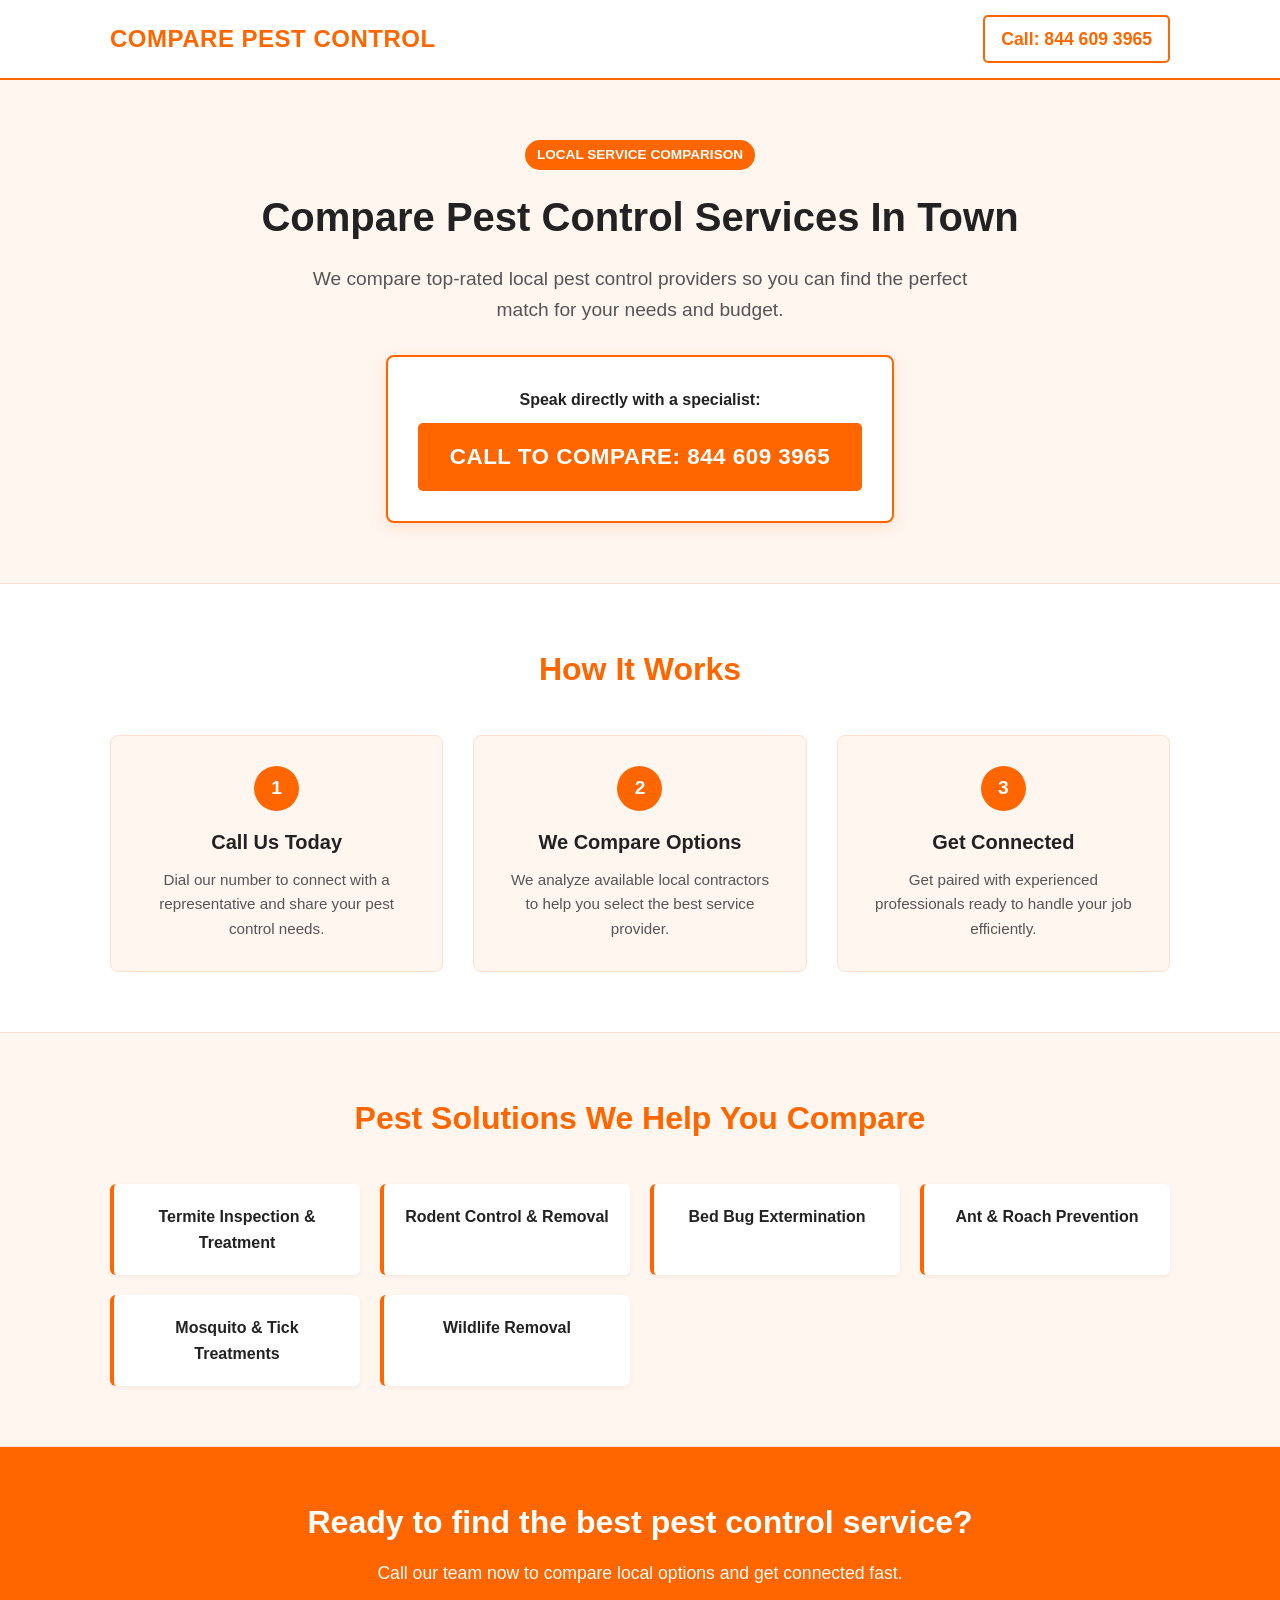
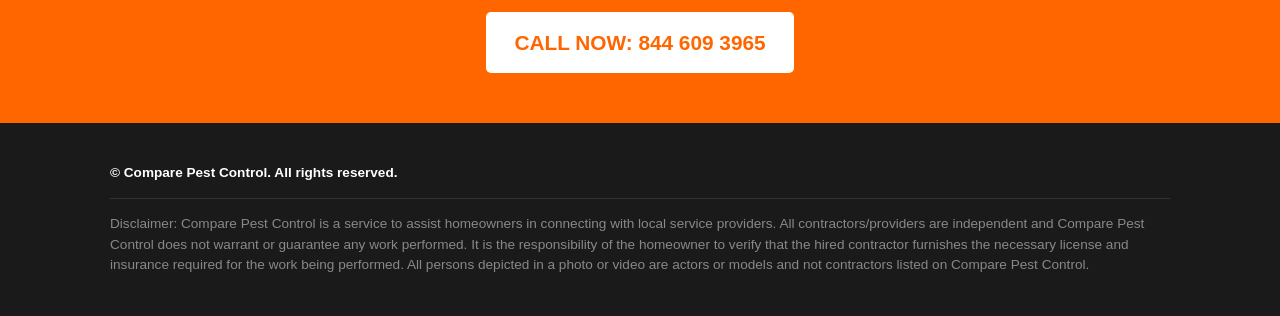
==== index.html @ c33e484a "Add files via upload" ====
<!DOCTYPE html>
<html lang="en">
<head>
    <meta charset="UTF-8">
    <meta name="viewport" content="width=device-width, initial-scale=1.0">
    <title>Compare Pest Control | Find Local Pest Experts</title>
    <link rel="stylesheet" href="styles.css">
</head>
<body>

    <!-- Header Section -->
    <header class="site-header">
        <div class="container header-container">
            <div class="logo">
                Compare Pest Control
            </div>
            <a href="tel:8446093965" class="nav-phone">Call: 844 609 3965</a>
        </div>
    </header>

    <!-- Hero Section -->
    <section class="hero">
        <div class="container hero-content">
            <span class="badge">Local Service Comparison</span>
            <h1>Compare Pest Control Services In Town</h1>
            <p>We compare top-rated local pest control providers so you can find the perfect match for your needs and budget.</p>
            
            <div class="cta-box">
                <span class="cta-label">Speak directly with a specialist:</span>
                <a href="tel:8446093965" class="btn btn-large">CALL TO COMPARE: 844 609 3965</a>
            </div>
        </div>
    </section>

    <!-- How It Works Section -->
    <section class="how-it-works">
        <div class="container">
            <h2>How It Works</h2>
            <div class="steps-grid">
                <div class="step-card">
                    <div class="step-number">1</div>
                    <h3>Call Us Today</h3>
                    <p>Dial our number to connect with a representative and share your pest control needs.</p>
                </div>
                <div class="step-card">
                    <div class="step-number">2</div>
                    <h3>We Compare Options</h3>
                    <p>We analyze available local contractors to help you select the best service provider.</p>
                </div>
                <div class="step-card">
                    <div class="step-number">3</div>
                    <h3>Get Connected</h3>
                    <p>Get paired with experienced professionals ready to handle your job efficiently.</p>
                </div>
            </div>
        </div>
    </section>

    <!-- Services Covered Section -->
    <section class="services">
        <div class="container">
            <h2>Pest Solutions We Help You Compare</h2>
            <div class="services-grid">
                <div class="service-item">Termite Inspection & Treatment</div>
                <div class="service-item">Rodent Control & Removal</div>
                <div class="service-item">Bed Bug Extermination</div>
                <div class="service-item">Ant & Roach Prevention</div>
                <div class="service-item">Mosquito & Tick Treatments</div>
                <div class="service-item">Wildlife Removal</div>
            </div>
        </div>
    </section>

    <!-- Final CTA Banner -->
    <section class="cta-banner">
        <div class="container">
            <h2>Ready to find the best pest control service?</h2>
            <p>Call our team now to compare local options and get connected fast.</p>
            <a href="tel:8446093965" class="btn btn-secondary">CALL NOW: 844 609 3965</a>
        </div>
    </section>

    <!-- Footer -->
    <footer class="site-footer">
        <div class="container">
            <p class="copyright">&copy; Compare Pest Control. All rights reserved.</p>
            <p class="disclaimer">
                Disclaimer: Compare Pest Control is a service to assist homeowners in connecting with local service providers. All contractors/providers are independent and Compare Pest Control does not warrant or guarantee any work performed. It is the responsibility of the homeowner to verify that the hired contractor furnishes the necessary license and insurance required for the work being performed. All persons depicted in a photo or video are actors or models and not contractors listed on Compare Pest Control.
            </p>
        </div>
    </footer>

</body>
</html>
---- styles.css ----
/* Color Palette: Vivid Orange & Clean Neutrals */
:root {
    --primary-orange: #ff6600;
    --dark-orange: #d95300;
    --light-orange-bg: #fff6f0;
    --text-dark: #222222;
    --text-muted: #555555;
    --white: #ffffff;
    --border-color: #ffe0cc;
}

* {
    margin: 0;
    padding: 0;
    box-sizing: border-box;
}

body {
    font-family: -apple-system, BlinkMacSystemFont, "Segoe UI", Roboto, Helvetica, Arial, sans-serif;
    color: var(--text-dark);
    line-height: 1.6;
    background-color: var(--white);
}

.container {
    max-width: 1100px;
    margin: 0 auto;
    padding: 0 20px;
}

/* Header */
.site-header {
    background-color: var(--white);
    border-bottom: 2px solid var(--primary-orange);
    padding: 15px 0;
}

.header-container {
    display: flex;
    justify-content: space-between;
    align-items: center;
}

.logo {
    font-size: 1.5rem;
    font-weight: 800;
    color: var(--primary-orange);
    text-transform: uppercase;
    letter-spacing: 0.5px;
}

.nav-phone {
    font-size: 1.1rem;
    font-weight: 700;
    color: var(--primary-orange);
    text-decoration: none;
    border: 2px solid var(--primary-orange);
    padding: 8px 16px;
    border-radius: 5px;
    transition: all 0.3s ease;
}

.nav-phone:hover {
    background-color: var(--primary-orange);
    color: var(--white);
}

/* Hero Section */
.hero {
    background-color: var(--light-orange-bg);
    padding: 60px 0;
    text-align: center;
    border-bottom: 1px solid var(--border-color);
}

.badge {
    display: inline-block;
    background-color: var(--primary-orange);
    color: var(--white);
    padding: 4px 12px;
    border-radius: 20px;
    font-size: 0.85rem;
    font-weight: 600;
    margin-bottom: 15px;
    text-transform: uppercase;
}

.hero h1 {
    font-size: 2.5rem;
    font-weight: 800;
    margin-bottom: 15px;
    color: var(--text-dark);
}

.hero p {
    font-size: 1.2rem;
    color: var(--text-muted);
    max-width: 700px;
    margin: 0 auto 30px auto;
}

/* Call to Action Box & Buttons */
.cta-box {
    background: var(--white);
    padding: 30px;
    border-radius: 8px;
    display: inline-block;
    box-shadow: 0 4px 15px rgba(255, 102, 0, 0.15);
    border: 2px solid var(--primary-orange);
}

.cta-label {
    display: block;
    font-size: 1rem;
    font-weight: 600;
    margin-bottom: 10px;
    color: var(--text-dark);
}

.btn {
    display: inline-block;
    background-color: var(--primary-orange);
    color: var(--white);
    text-decoration: none;
    font-weight: 800;
    border-radius: 5px;
    transition: background-color 0.3s ease;
}

.btn:hover {
    background-color: var(--dark-orange);
}

.btn-large {
    font-size: 1.4rem;
    padding: 16px 32px;
    letter-spacing: 0.5px;
}

.btn-secondary {
    font-size: 1.3rem;
    padding: 14px 28px;
    background-color: var(--white);
    color: var(--primary-orange);
}

.btn-secondary:hover {
    background-color: var(--light-orange-bg);
}

/* How It Works Section */
.how-it-works {
    padding: 60px 0;
    text-align: center;
}

.how-it-works h2, .services h2 {
    font-size: 2rem;
    margin-bottom: 40px;
    color: var(--primary-orange);
}

.steps-grid {
    display: grid;
    grid-template-columns: repeat(auto-fit, minmax(280px, 1fr));
    gap: 30px;
}

.step-card {
    background-color: var(--light-orange-bg);
    padding: 30px;
    border-radius: 8px;
    border: 1px solid var(--border-color);
}

.step-number {
    width: 45px;
    height: 45px;
    background-color: var(--primary-orange);
    color: var(--white);
    font-size: 1.2rem;
    font-weight: 800;
    border-radius: 50%;
    display: flex;
    align-items: center;
    justify-content: center;
    margin: 0 auto 15px auto;
}

.step-card h3 {
    margin-bottom: 10px;
    font-size: 1.25rem;
}

.step-card p {
    color: var(--text-muted);
    font-size: 0.95rem;
}

/* Services Covered */
.services {
    background-color: var(--light-orange-bg);
    padding: 60px 0;
    text-align: center;
    border-top: 1px solid var(--border-color);
    border-bottom: 1px solid var(--border-color);
}

.services-grid {
    display: grid;
    grid-template-columns: repeat(auto-fit, minmax(220px, 1fr));
    gap: 20px;
}

.service-item {
    background-color: var(--white);
    padding: 20px;
    border-radius: 6px;
    font-weight: 700;
    color: var(--text-dark);
    border-left: 4px solid var(--primary-orange);
    box-shadow: 0 2px 5px rgba(0,0,0,0.05);
}

/* CTA Banner */
.cta-banner {
    background-color: var(--primary-orange);
    color: var(--white);
    padding: 50px 0;
    text-align: center;
}

.cta-banner h2 {
    font-size: 2rem;
    margin-bottom: 10px;
}

.cta-banner p {
    font-size: 1.1rem;
    margin-bottom: 25px;
}

/* Footer */
.site-footer {
    background-color: #1a1a1a;
    color: #888888;
    padding: 40px 0;
    font-size: 0.85rem;
    line-height: 1.5;
}

.copyright {
    color: var(--white);
    font-weight: 600;
    margin-bottom: 15px;
}

.disclaimer {
    border-top: 1px solid #333333;
    padding-top: 15px;
}

/* Mobile Responsive */
@media (max-width: 768px) {
    .header-container {
        flex-direction: column;
        gap: 10px;
    }

    .hero h1 {
        font-size: 1.8rem;
    }

    .btn-large {
        font-size: 1.1rem;
        padding: 12px 20px;
        width: 100%;
    }
}
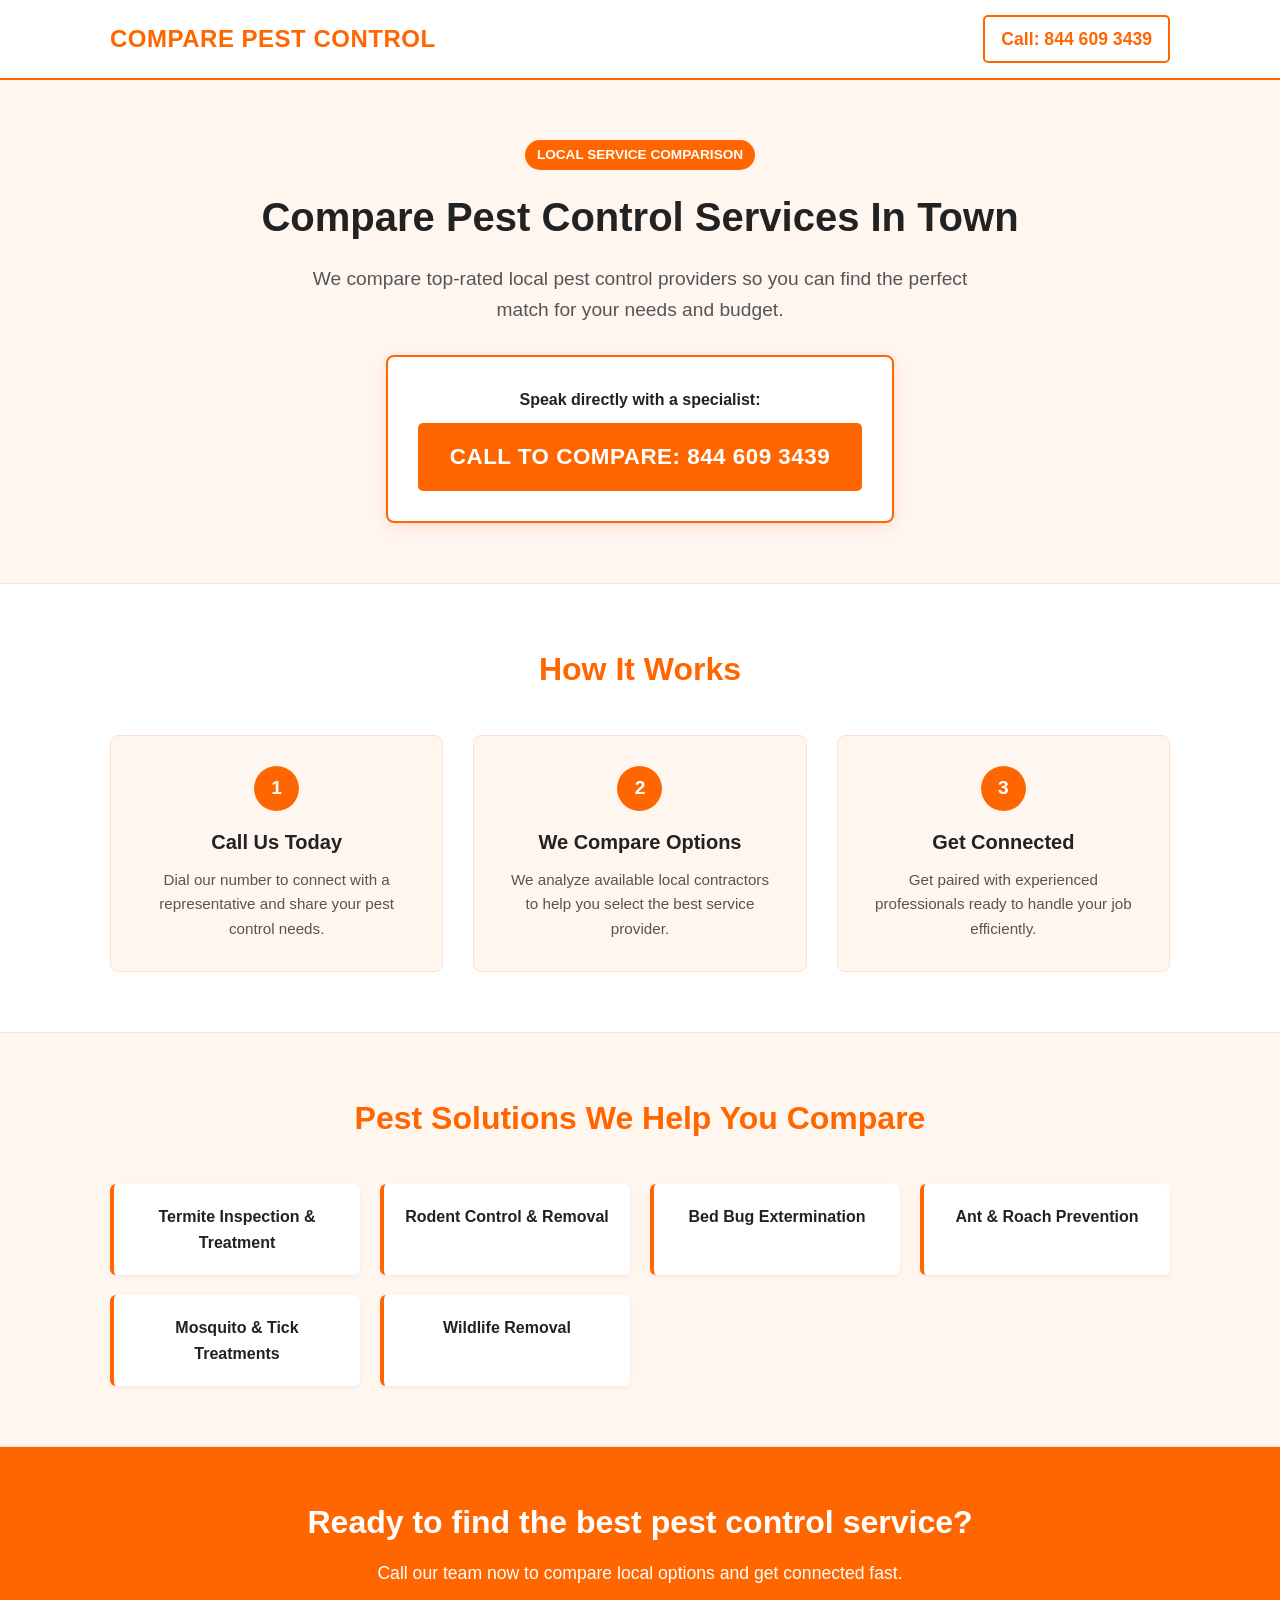
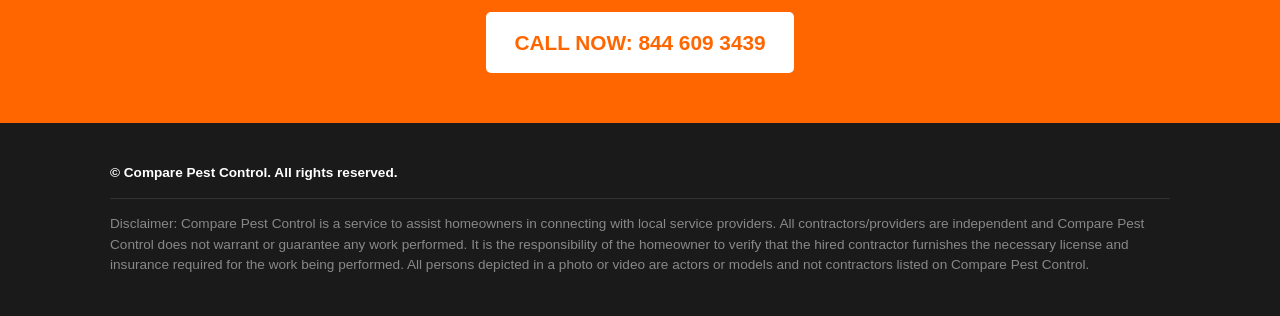
==== commit bf3f39c0: "Change contact number in index.html Updated phone number in the header and call-to-action sections." ====
--- a/index.html
+++ b/index.html
@@ -14,7 +14,7 @@
             <div class="logo">
                 Compare Pest Control
             </div>
-            <a href="tel:8446093965" class="nav-phone">Call: 844 609 3965</a>
+            <a href="tel:8446093439" class="nav-phone">Call: 844 609 3439</a>
         </div>
     </header>
 
@@ -27,7 +27,7 @@
             
             <div class="cta-box">
                 <span class="cta-label">Speak directly with a specialist:</span>
-                <a href="tel:8446093965" class="btn btn-large">CALL TO COMPARE: 844 609 3965</a>
+                <a href="tel:8446093439" class="btn btn-large">CALL TO COMPARE: 844 609 3439</a>
             </div>
         </div>
     </section>
@@ -76,7 +76,7 @@
         <div class="container">
             <h2>Ready to find the best pest control service?</h2>
             <p>Call our team now to compare local options and get connected fast.</p>
-            <a href="tel:8446093965" class="btn btn-secondary">CALL NOW: 844 609 3965</a>
+            <a href="tel:8446093439" class="btn btn-secondary">CALL NOW: 844 609 3439</a>
         </div>
     </section>
 
@@ -91,4 +91,4 @@
     </footer>
 
 </body>
-</html>+</html>
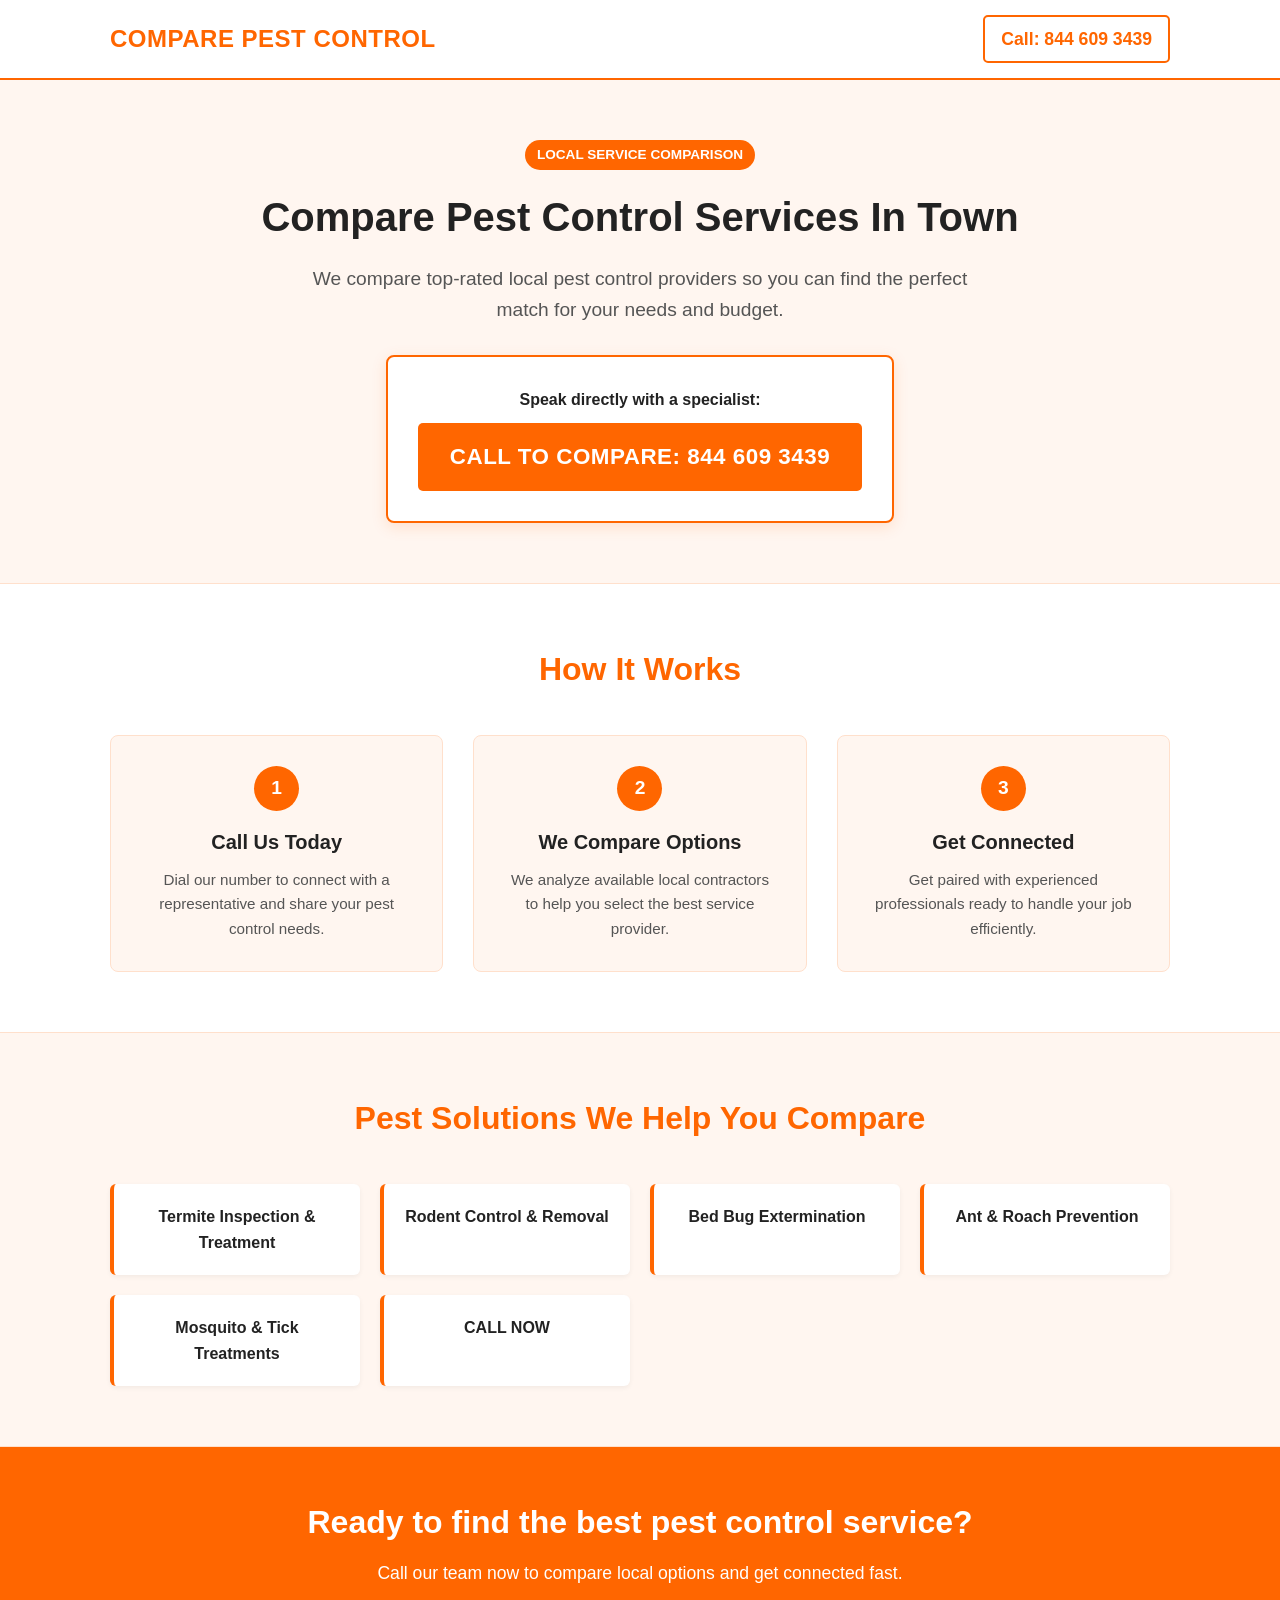
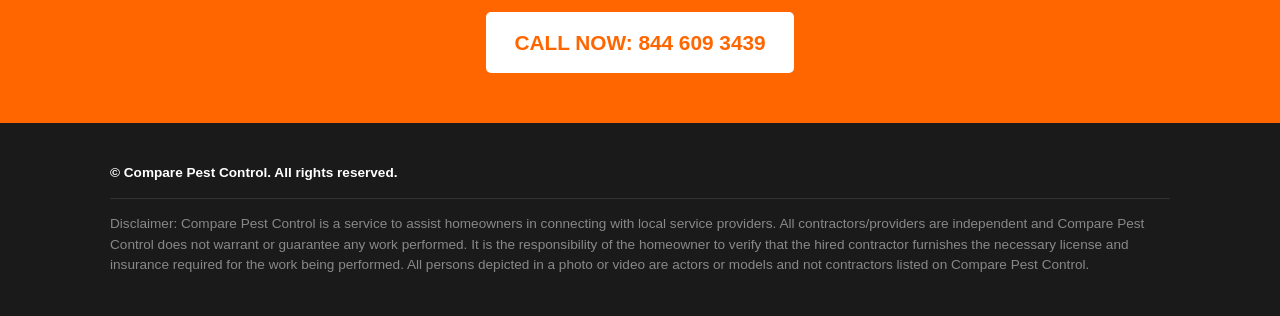
==== commit a093d8d9: "Update index.html" ====
--- a/index.html
+++ b/index.html
@@ -66,7 +66,7 @@
                 <div class="service-item">Bed Bug Extermination</div>
                 <div class="service-item">Ant & Roach Prevention</div>
                 <div class="service-item">Mosquito & Tick Treatments</div>
-                <div class="service-item">Wildlife Removal</div>
+                <div class="service-item"> CALL NOW </div>
             </div>
         </div>
     </section>
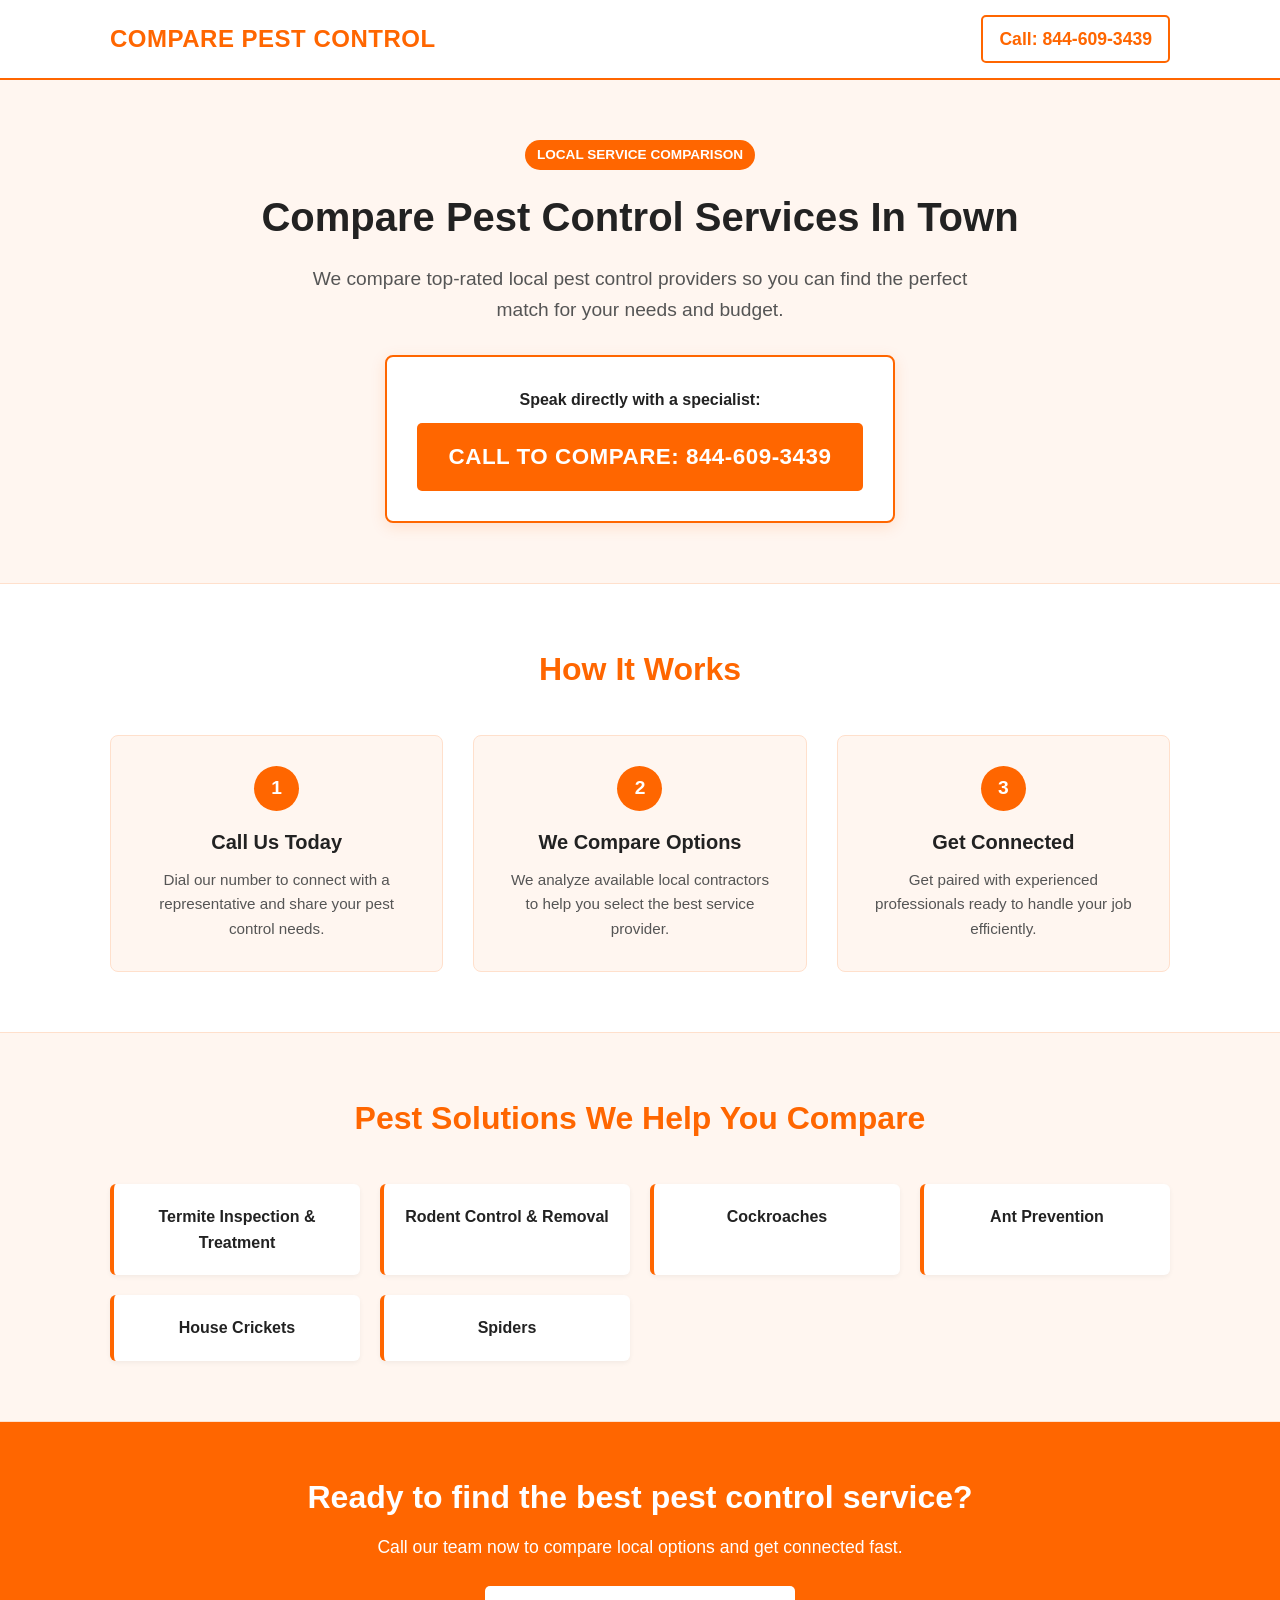
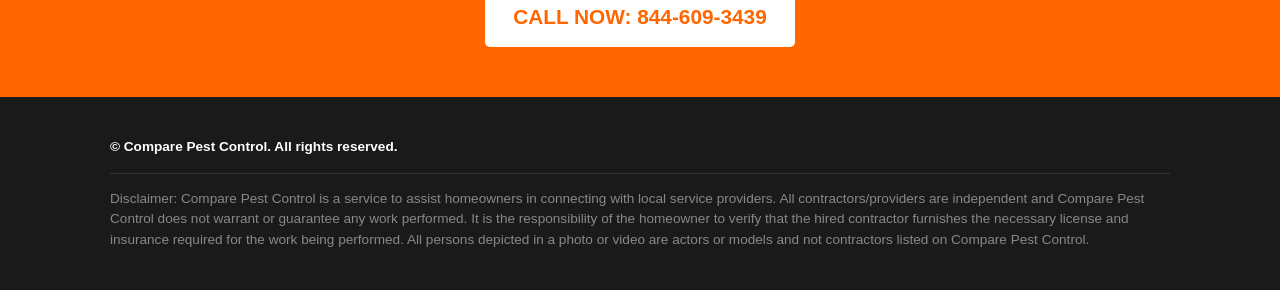
==== commit 383168cc: "Update index.html" ====
--- a/index.html
+++ b/index.html
@@ -14,7 +14,7 @@
             <div class="logo">
                 Compare Pest Control
             </div>
-            <a href="tel:8446093439" class="nav-phone">Call: 844 609 3439</a>
+            <a href="tel:8446093439" class="nav-phone">Call: 844-609-3439</a>
         </div>
     </header>
 
@@ -27,7 +27,7 @@
             
             <div class="cta-box">
                 <span class="cta-label">Speak directly with a specialist:</span>
-                <a href="tel:8446093439" class="btn btn-large">CALL TO COMPARE: 844 609 3439</a>
+                <a href="tel:8446093439" class="btn btn-large">CALL TO COMPARE: 844-609-3439</a>
             </div>
         </div>
     </section>
@@ -63,10 +63,10 @@
             <div class="services-grid">
                 <div class="service-item">Termite Inspection & Treatment</div>
                 <div class="service-item">Rodent Control & Removal</div>
-                <div class="service-item">Bed Bug Extermination</div>
-                <div class="service-item">Ant & Roach Prevention</div>
-                <div class="service-item">Mosquito & Tick Treatments</div>
-                <div class="service-item"> CALL NOW </div>
+                <div class="service-item">Cockroaches </div>
+                <div class="service-item">Ant Prevention</div>
+                <div class="service-item">House Crickets</div>
+                <div class="service-item"> Spiders </div>
             </div>
         </div>
     </section>
@@ -76,7 +76,7 @@
         <div class="container">
             <h2>Ready to find the best pest control service?</h2>
             <p>Call our team now to compare local options and get connected fast.</p>
-            <a href="tel:8446093439" class="btn btn-secondary">CALL NOW: 844 609 3439</a>
+            <a href="tel:8446093439" class="btn btn-secondary">CALL NOW: 844-609-3439</a>
         </div>
     </section>
 
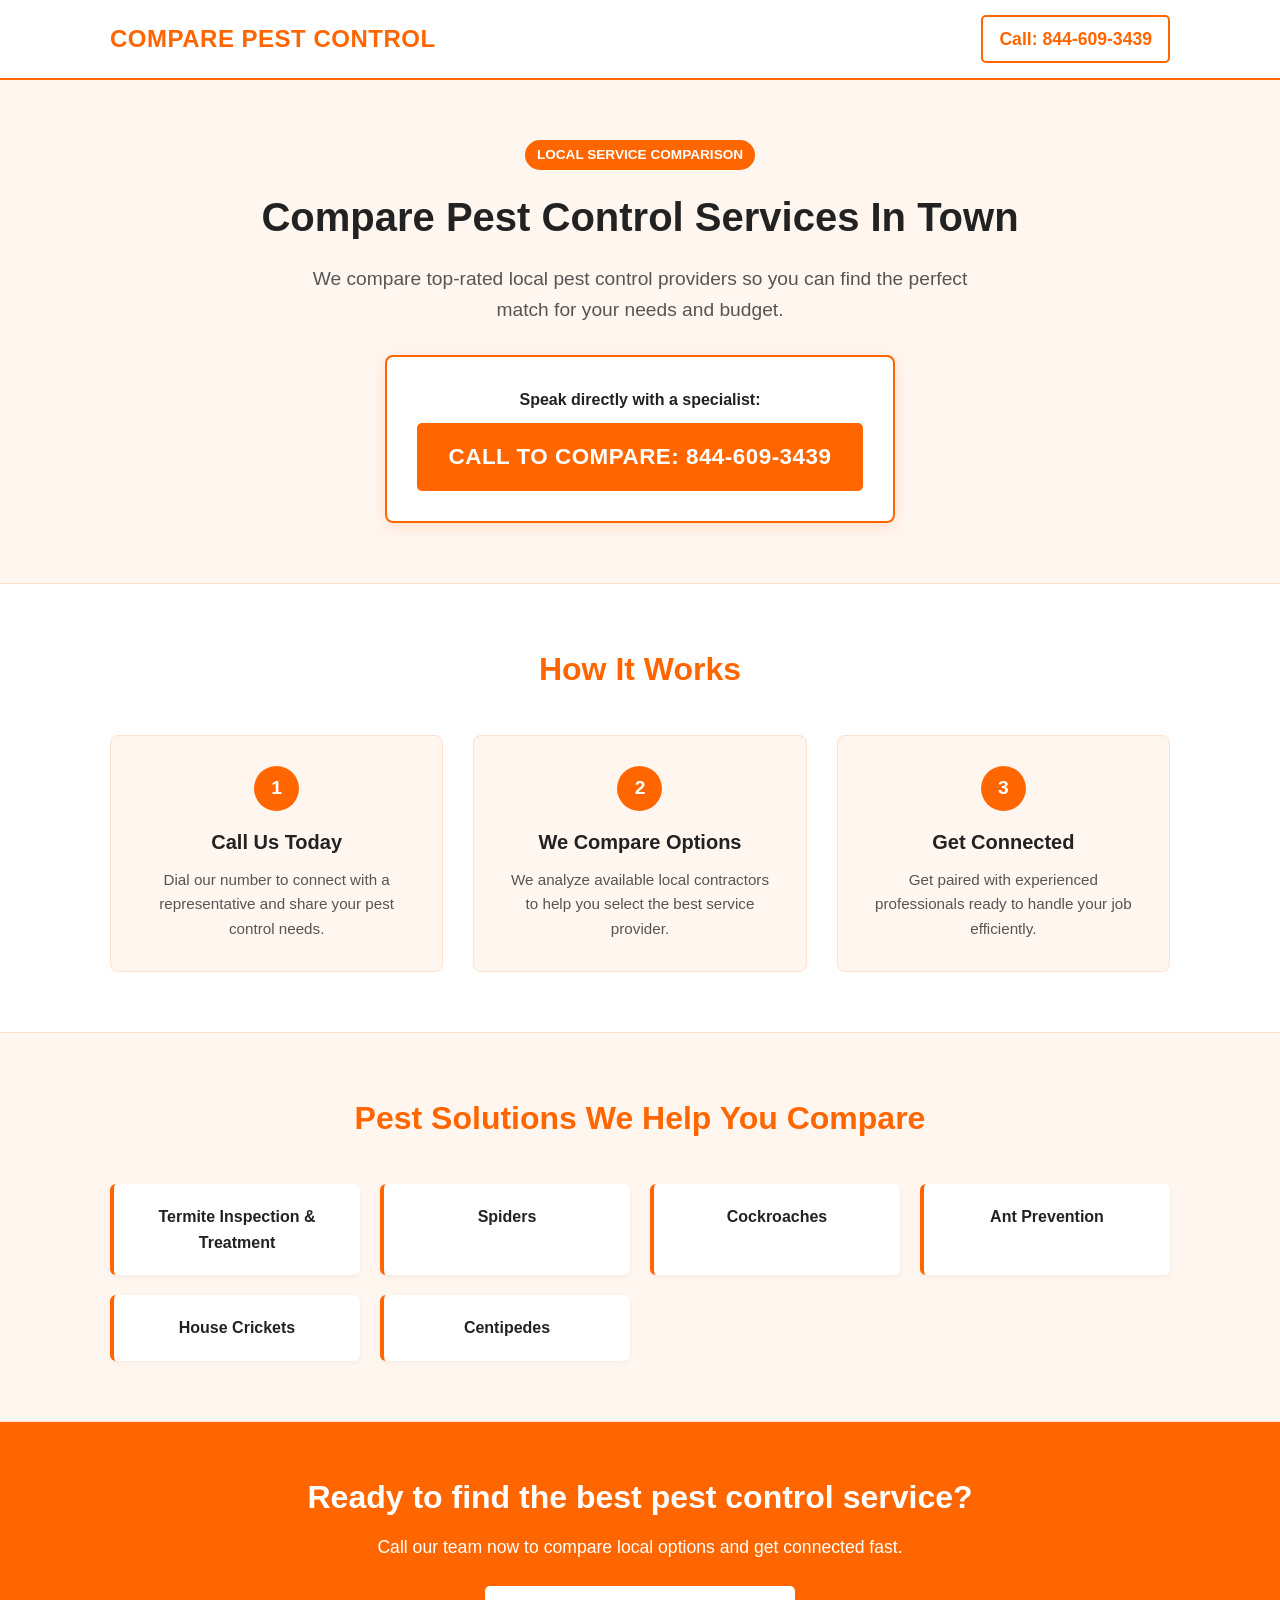
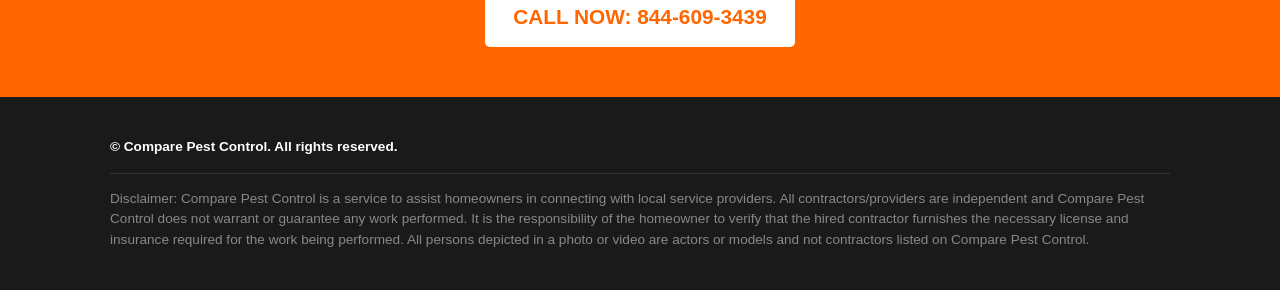
==== commit 1a116cf5: "Update index.html" ====
--- a/index.html
+++ b/index.html
@@ -62,11 +62,11 @@
             <h2>Pest Solutions We Help You Compare</h2>
             <div class="services-grid">
                 <div class="service-item">Termite Inspection & Treatment</div>
-                <div class="service-item">Rodent Control & Removal</div>
+                <div class="service-item">Spiders</div>
                 <div class="service-item">Cockroaches </div>
                 <div class="service-item">Ant Prevention</div>
                 <div class="service-item">House Crickets</div>
-                <div class="service-item"> Spiders </div>
+                <div class="service-item"> Centipedes </div>
             </div>
         </div>
     </section>
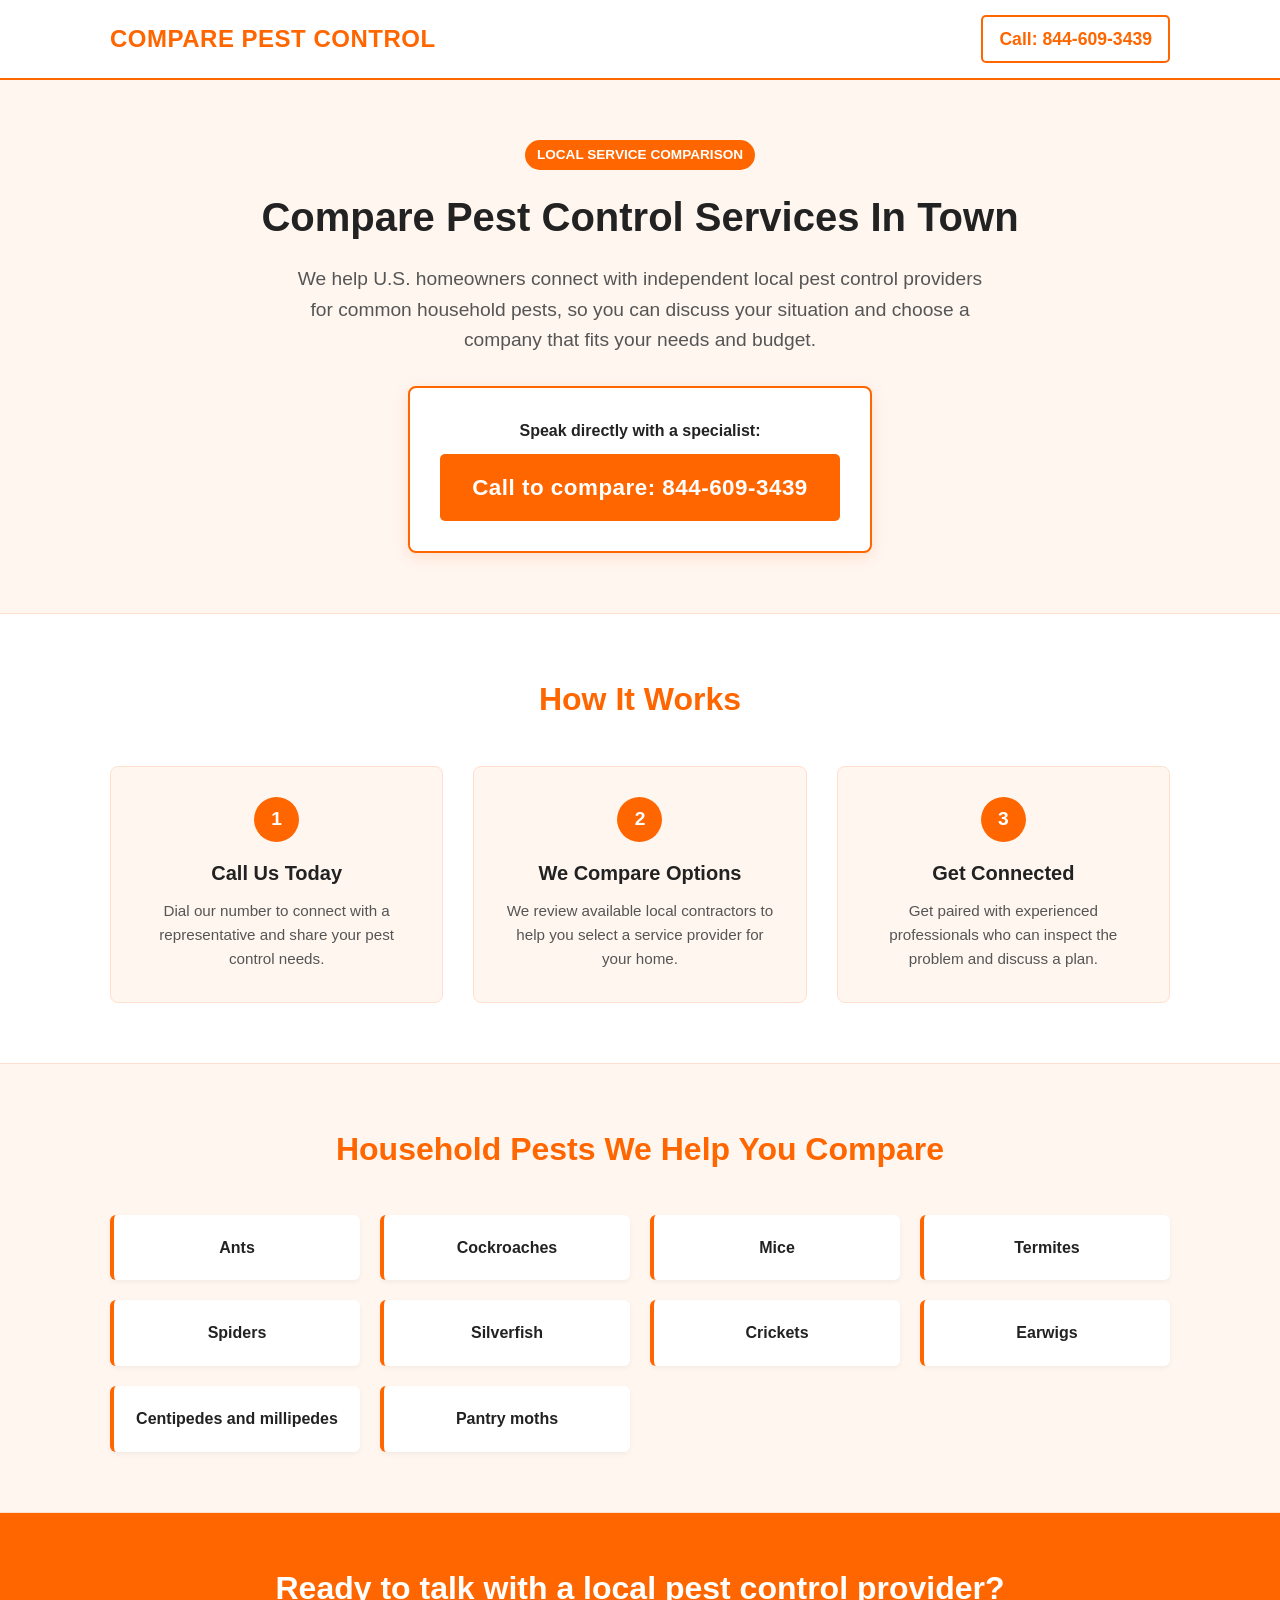
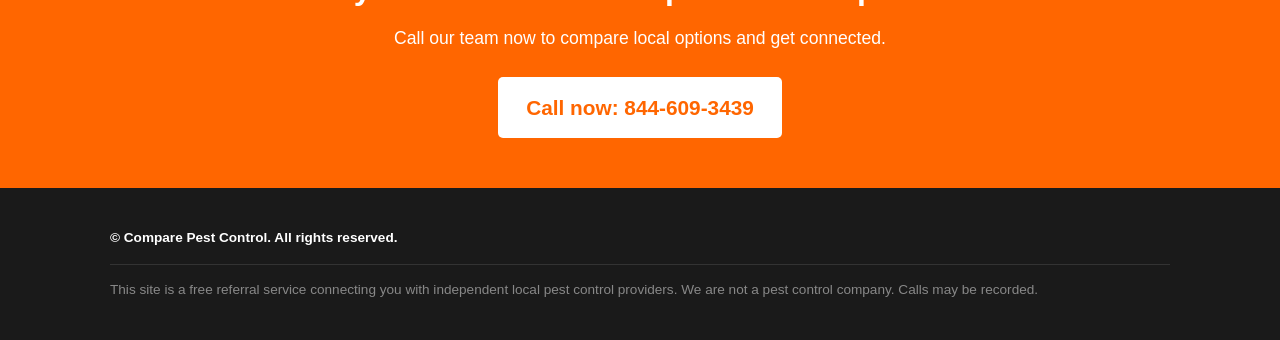
==== commit 5b1137b8: "Add SEO pest guides, sitemap and robots Co-authored-by: comparepestcontrol <comparepestcontrol@users" ====
--- a/index.html
+++ b/index.html
@@ -1,94 +1,86 @@
-<!DOCTYPE html>
-<html lang="en">
-<head>
-    <meta charset="UTF-8">
-    <meta name="viewport" content="width=device-width, initial-scale=1.0">
-    <title>Compare Pest Control | Find Local Pest Experts</title>
-    <link rel="stylesheet" href="styles.css">
-</head>
-<body>
-
-    <!-- Header Section -->
-    <header class="site-header">
-        <div class="container header-container">
-            <div class="logo">
-                Compare Pest Control
-            </div>
-            <a href="tel:8446093439" class="nav-phone">Call: 844-609-3439</a>
-        </div>
-    </header>
-
-    <!-- Hero Section -->
-    <section class="hero">
-        <div class="container hero-content">
-            <span class="badge">Local Service Comparison</span>
-            <h1>Compare Pest Control Services In Town</h1>
-            <p>We compare top-rated local pest control providers so you can find the perfect match for your needs and budget.</p>
-            
-            <div class="cta-box">
-                <span class="cta-label">Speak directly with a specialist:</span>
-                <a href="tel:8446093439" class="btn btn-large">CALL TO COMPARE: 844-609-3439</a>
-            </div>
-        </div>
-    </section>
-
-    <!-- How It Works Section -->
-    <section class="how-it-works">
-        <div class="container">
-            <h2>How It Works</h2>
-            <div class="steps-grid">
-                <div class="step-card">
-                    <div class="step-number">1</div>
-                    <h3>Call Us Today</h3>
-                    <p>Dial our number to connect with a representative and share your pest control needs.</p>
-                </div>
-                <div class="step-card">
-                    <div class="step-number">2</div>
-                    <h3>We Compare Options</h3>
-                    <p>We analyze available local contractors to help you select the best service provider.</p>
-                </div>
-                <div class="step-card">
-                    <div class="step-number">3</div>
-                    <h3>Get Connected</h3>
-                    <p>Get paired with experienced professionals ready to handle your job efficiently.</p>
-                </div>
-            </div>
-        </div>
-    </section>
-
-    <!-- Services Covered Section -->
-    <section class="services">
-        <div class="container">
-            <h2>Pest Solutions We Help You Compare</h2>
-            <div class="services-grid">
-                <div class="service-item">Termite Inspection & Treatment</div>
-                <div class="service-item">Spiders</div>
-                <div class="service-item">Cockroaches </div>
-                <div class="service-item">Ant Prevention</div>
-                <div class="service-item">House Crickets</div>
-                <div class="service-item"> Centipedes </div>
-            </div>
-        </div>
-    </section>
-
-    <!-- Final CTA Banner -->
-    <section class="cta-banner">
-        <div class="container">
-            <h2>Ready to find the best pest control service?</h2>
-            <p>Call our team now to compare local options and get connected fast.</p>
-            <a href="tel:8446093439" class="btn btn-secondary">CALL NOW: 844-609-3439</a>
-        </div>
-    </section>
-
-    <!-- Footer -->
-    <footer class="site-footer">
-        <div class="container">
-            <p class="copyright">&copy; Compare Pest Control. All rights reserved.</p>
-            <p class="disclaimer">
-                Disclaimer: Compare Pest Control is a service to assist homeowners in connecting with local service providers. All contractors/providers are independent and Compare Pest Control does not warrant or guarantee any work performed. It is the responsibility of the homeowner to verify that the hired contractor furnishes the necessary license and insurance required for the work being performed. All persons depicted in a photo or video are actors or models and not contractors listed on Compare Pest Control.
-            </p>
-        </div>
-    </footer>
-
-</body>
-</html>
+<!DOCTYPE html>
+<html lang="en">
+<head>
+    <meta charset="UTF-8">
+    <meta name="viewport" content="width=device-width, initial-scale=1.0">
+    <title>Compare Pest Control | Find Local Pest Control Providers</title>
+    <meta name="description" content="Compare local residential pest control providers for ants, cockroaches, mice, termites, spiders, and other household pests. Call 844-609-3439 to get connected.">
+    <link rel="canonical" href="https://www.comparepestcontrol.shop/">
+    <meta property="og:title" content="Compare Pest Control | Find Local Pest Control Providers">
+    <meta property="og:description" content="A free referral service that connects U.S. homeowners with independent local pest control providers. Call 844-609-3439.">
+    <meta property="og:url" content="https://www.comparepestcontrol.shop/">
+    <meta property="og:type" content="website">
+    <link rel="stylesheet" href="styles.css">
+</head>
+<body>
+    <header class="site-header">
+        <div class="container header-container">
+            <div class="logo"><a href="/">Compare Pest Control</a></div>
+            <a href="tel:+18446093439" class="nav-phone">Call: 844-609-3439</a>
+        </div>
+    </header>
+    <section class="hero">
+        <div class="container hero-content">
+            <span class="badge">Local Service Comparison</span>
+            <h1>Compare Pest Control Services In Town</h1>
+            <p>We help U.S. homeowners connect with independent local pest control providers for common household pests, so you can discuss your situation and choose a company that fits your needs and budget.</p>
+            <div class="cta-box">
+                <span class="cta-label">Speak directly with a specialist:</span>
+                <a href="tel:+18446093439" class="btn btn-large">Call to compare: 844-609-3439</a>
+            </div>
+        </div>
+    </section>
+    <section class="how-it-works">
+        <div class="container">
+            <h2>How It Works</h2>
+            <div class="steps-grid">
+                <div class="step-card">
+                    <div class="step-number">1</div>
+                    <h3>Call Us Today</h3>
+                    <p>Dial our number to connect with a representative and share your pest control needs.</p>
+                </div>
+                <div class="step-card">
+                    <div class="step-number">2</div>
+                    <h3>We Compare Options</h3>
+                    <p>We review available local contractors to help you select a service provider for your home.</p>
+                </div>
+                <div class="step-card">
+                    <div class="step-number">3</div>
+                    <h3>Get Connected</h3>
+                    <p>Get paired with experienced professionals who can inspect the problem and discuss a plan.</p>
+                </div>
+            </div>
+        </div>
+    </section>
+    <section class="services">
+        <div class="container">
+            <h2>Household Pests We Help You Compare</h2>
+            <div class="services-grid">
+                <a class="service-item" href="/ants.html">Ants</a>
+                <a class="service-item" href="/cockroaches.html">Cockroaches</a>
+                <a class="service-item" href="/mice.html">Mice</a>
+                <a class="service-item" href="/termites.html">Termites</a>
+                <a class="service-item" href="/spiders.html">Spiders</a>
+                <a class="service-item" href="/silverfish.html">Silverfish</a>
+                <a class="service-item" href="/crickets.html">Crickets</a>
+                <a class="service-item" href="/earwigs.html">Earwigs</a>
+                <a class="service-item" href="/centipedes.html">Centipedes and millipedes</a>
+                <a class="service-item" href="/moths.html">Pantry moths</a>
+            </div>
+        </div>
+    </section>
+    <section class="cta-banner">
+        <div class="container">
+            <h2>Ready to talk with a local pest control provider?</h2>
+            <p>Call our team now to compare local options and get connected.</p>
+            <a href="tel:+18446093439" class="btn btn-secondary">Call now: 844-609-3439</a>
+        </div>
+    </section>
+    <footer class="site-footer">
+        <div class="container">
+            <p class="copyright">&copy; Compare Pest Control. All rights reserved.</p>
+            <p class="disclaimer">This site is a free referral service connecting you with independent local pest control providers. We are not a pest control company. Calls may be recorded.</p>
+        </div>
+    </footer>
+</body>
+</html>
--- a/styles.css
+++ b/styles.css
@@ -276,4 +276,138 @@
         padding: 12px 20px;
         width: 100%;
     }
-}+}
+/* Article pages and recommended homepage additions */
+.logo a {
+    color: inherit;
+    text-decoration: none;
+}
+
+.breadcrumb-wrap {
+    background: var(--white);
+}
+
+.breadcrumb {
+    font-size: 0.9rem;
+    color: var(--text-muted);
+    padding: 16px 0 0;
+}
+
+.breadcrumb a {
+    color: var(--primary-orange);
+    text-decoration: none;
+}
+
+.article {
+    max-width: 760px;
+    margin: 0 auto;
+    padding: 24px 20px 64px;
+}
+
+.article h1 {
+    font-size: 2rem;
+    font-weight: 800;
+    margin-bottom: 16px;
+    line-height: 1.25;
+}
+
+.article h2 {
+    font-size: 1.4rem;
+    color: var(--primary-orange);
+    margin: 32px 0 12px;
+}
+
+.article h3 {
+    font-size: 1.08rem;
+    margin: 18px 0 6px;
+}
+
+.article p,
+.article li {
+    color: var(--text-muted);
+    margin-bottom: 14px;
+}
+
+.article ul,
+.article ol {
+    margin: 0 0 16px 22px;
+}
+
+.article li {
+    margin-bottom: 8px;
+}
+
+.article-cta {
+    background: var(--light-orange-bg);
+    border: 2px solid var(--primary-orange);
+    border-radius: 8px;
+    padding: 24px;
+    text-align: center;
+    margin: 32px 0;
+}
+
+.article-cta p {
+    color: var(--text-dark);
+    font-weight: 600;
+    margin-bottom: 14px;
+}
+
+.faq-list {
+    margin-top: 8px;
+}
+
+.faq-item {
+    border-bottom: 1px solid var(--border-color);
+    padding: 12px 0;
+}
+
+.faq-item h3 {
+    margin-top: 0;
+}
+
+.related {
+    margin-top: 40px;
+    padding-top: 8px;
+}
+
+.related-grid {
+    display: grid;
+    grid-template-columns: repeat(auto-fit, minmax(200px, 1fr));
+    gap: 12px;
+    margin-top: 12px;
+}
+
+.related-grid a {
+    display: block;
+    background: var(--light-orange-bg);
+    border: 1px solid var(--border-color);
+    border-left: 4px solid var(--primary-orange);
+    border-radius: 6px;
+    padding: 14px 16px;
+    color: var(--text-dark);
+    font-weight: 700;
+    text-decoration: none;
+}
+
+.related-grid a:hover {
+    background: #ffece0;
+}
+
+.services-grid a.service-item {
+    text-decoration: none;
+    display: block;
+}
+
+.services-grid a.service-item:hover {
+    box-shadow: 0 2px 10px rgba(255, 102, 0, 0.18);
+}
+
+@media (max-width: 768px) {
+    .article h1 {
+        font-size: 1.6rem;
+    }
+
+    .article-cta .btn-large {
+        width: 100%;
+    }
+}
